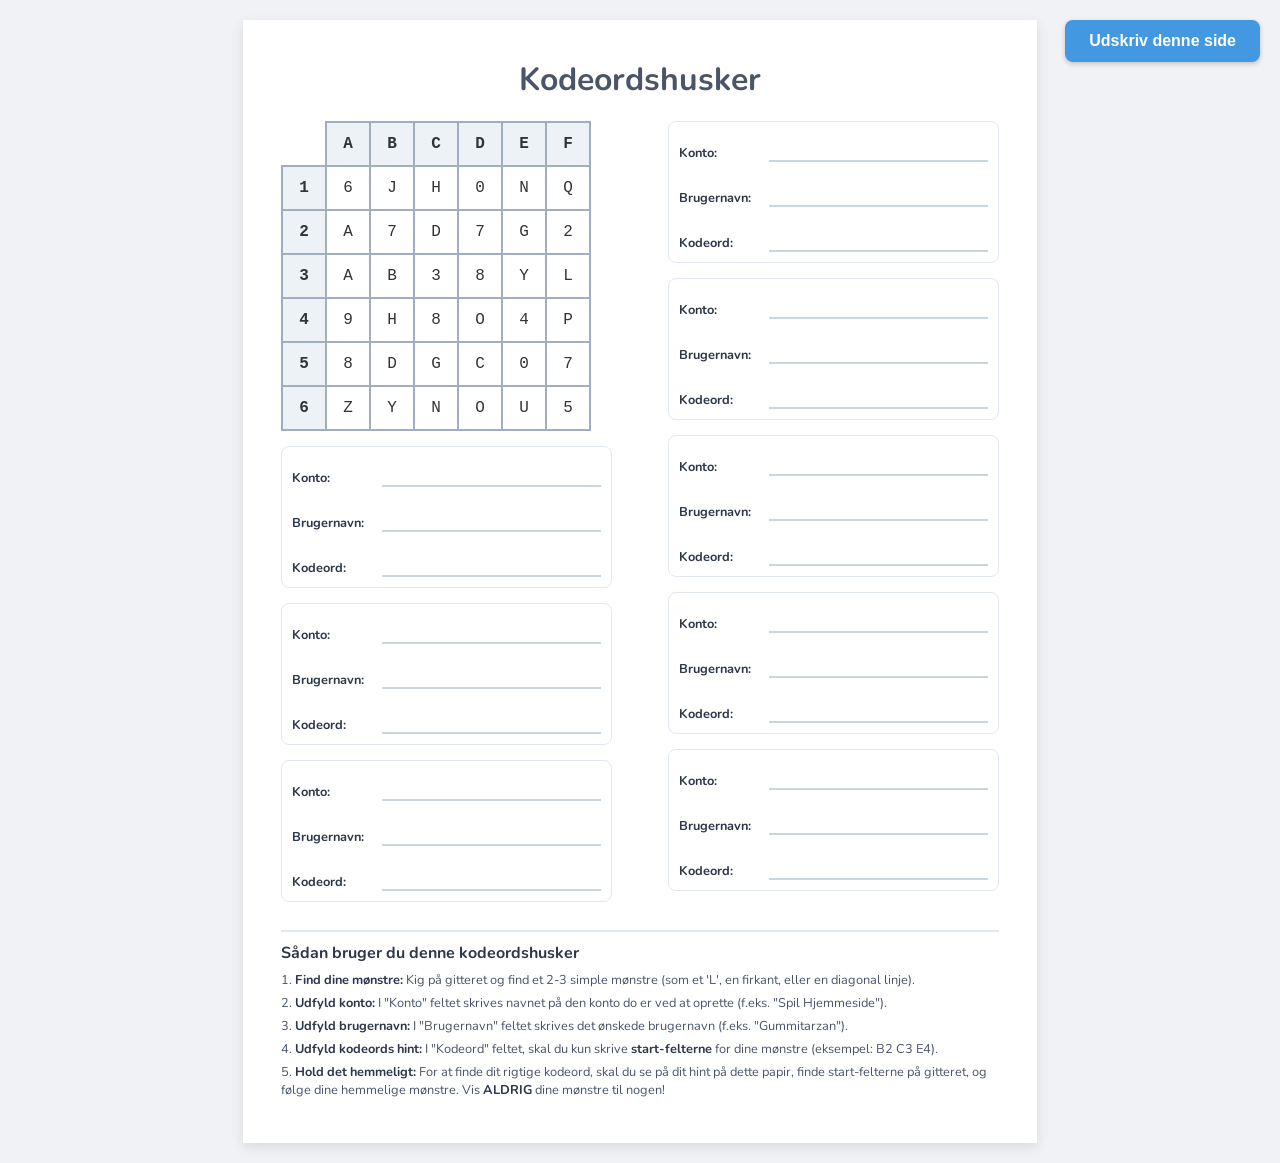
==== Kodehusker/index.html @ 5ffd12aa "adding kodehusker" ====
<!DOCTYPE html>
<html lang="da">

<head>
    <meta charset="UTF-8">
    <meta name="viewport" content="width=device-width, initial-scale=1.0">
    <title>Kodeordshusker</title>
    <link rel="preconnect" href="https://fonts.googleapis.com">
    <link rel="preconnect" href="https://fonts.gstatic.com" crossorigin>
    <link href="https://fonts.googleapis.com/css2?family=Nunito:wght@400;700&display=swap" rel="stylesheet">
    <style>
        /* Basic styles for the page and typography */
        body {
            font-family: 'Nunito', sans-serif;
            background-color: #f0f2f5;
            margin: 0;
            display: flex;
            justify-content: center;
            align-items: flex-start;
            /* Align to top */
            min-height: 100vh;
            color: #333;
            padding: 20px 0;
            /* Add some vertical padding */
        }

        /* Container to simulate an A4 paper sheet */
        .a4-page {
            background: white;
            width: 210mm;
            height: 297mm;
            padding: 10mm;
            box-shadow: 0 4px 12px rgba(0, 0, 0, 0.1);
            box-sizing: border-box;
            display: flex;
            flex-direction: column;
        }

        /* --- Main Two-Column Layout --- */
        .main-content {
            display: flex;
            gap: 15mm;
            /* Space between left and right columns */
            width: 100%;
        }

        .left-column,
        .right-column {
            flex: 1;
            /* Each column takes up 50% of the available space */
            display: flex;
            flex-direction: column;
            gap: 15px;
            /* Space between items within a column */
        }

        /* --- Matrix Styles --- */
        h1 {
            margin: 0 0 20px 0;
            font-size: 2rem;
            color: #4a5568;
            width: 100%;
            text-align: center;
        }

        .password-matrix {
            border-collapse: collapse;
            font-size: 1rem;
            /* Slightly smaller for better fit */
            font-family: 'Courier New', Courier, monospace;
        }

        .password-matrix th,
        .password-matrix td {
            border: 2px solid #a0aec0;
            width: 40px;
            /* Adjusted size */
            height: 40px;
            /* Adjusted size */
            text-align: center;
            vertical-align: middle;
        }

        .password-matrix th {
            background-color: #edf2f7;
            font-weight: bold;
        }

        /* Empty corner cell */
        .password-matrix thead th:first-child {
            border: none;
            background-color: transparent;
        }

        /* --- Password Group Styles --- */
        .password-group {
            border: 1px solid #e2e8f0;
            border-radius: 8px;
            padding: 10px;
            display: flex;
            flex-direction: column;
            gap: 15px;
        }

        .detail-item {
            display: flex;
            align-items: flex-end;
            gap: 10px;
        }

        .detail-item label {
            font-size: 0.8rem;
            /* Adjusted font size */
            font-weight: 700;
            color: #2d3748;
            width: 80px;
            /* Aligns the fields */
            flex-shrink: 0;
        }

        .detail-item .placeholder {
            flex-grow: 1;
            border-bottom: 2px solid #cbd5e0;
            height: 28px;
        }

        /* --- User Guide Styles --- */
        .user-guide {
            margin-top: auto;
            /* Pushes guide to the bottom of the flex container */
            padding-top: 10px;
            border-top: 2px solid #e2e8f0;
            font-size: 0.8rem;
            color: #4a5568;
        }

        .user-guide h3 {
            font-size: 1rem;
            margin-top: 0;
            margin-bottom: 8px;
            color: #2d3748;
        }

        .user-guide p {
            margin: 0 0 5px 0;
            line-height: 1.4;
        }

        .user-guide strong {
            color: #2d3748;
        }

        /* --- Print Styles --- */
        @media print {
            body {
                background-color: white;
                padding: 0;
            }

            .a4-page {
                width: 100%;
                height: 100%;
                margin: 0;
                padding: 10mm;
                /* Adjust padding for printing */
                box-shadow: none;
                border: none;
            }

            .main-content {
                gap: 10mm;
            }

            .print-button {
                display: none;
            }

            .user-guide {
                font-size: 7pt;
                /* Ensure text is not too large when printing */
            }
        }

        /* A simple button for user convenience */
        .print-button {
            position: fixed;
            top: 20px;
            right: 20px;
            padding: 12px 24px;
            background-color: #4299e1;
            color: white;
            border: none;
            border-radius: 8px;
            font-size: 1rem;
            font-weight: bold;
            cursor: pointer;
            box-shadow: 0 2px 5px rgba(0, 0, 0, 0.2);
            transition: background-color 0.2s;
            z-index: 10;
        }

        .print-button:hover {
            background-color: #2b6cb0;
        }
    </style>
</head>

<body>

    <button class="print-button" onclick="printDiv('printableArea')">Udskriv denne side</button>

    <div id="printableArea" class="a4-page">
        <h1>Kodeordshusker</h1>
        <div class="main-content">
            <!-- Left Column: Matrix + 4 Password Groups -->
            <div class="left-column">
                <div class="matrix-container">
                    <table class="password-matrix" id="password-matrix">
                        <thead>
                            <tr>
                                <th></th>
                                <th>A</th>
                                <th>B</th>
                                <th>C</th>
                                <th>D</th>
                                <th>E</th>
                                <th>F</th>
                            </tr>
                        </thead>
                        <tbody>
                            <tr>
                                <th>1</th>
                                <td></td>
                                <td></td>
                                <td></td>
                                <td></td>
                                <td></td>
                                <td></td>
                            </tr>
                            <tr>
                                <th>2</th>
                                <td></td>
                                <td></td>
                                <td></td>
                                <td></td>
                                <td></td>
                                <td></td>
                            </tr>
                            <tr>
                                <th>3</th>
                                <td></td>
                                <td></td>
                                <td></td>
                                <td></td>
                                <td></td>
                                <td></td>
                            </tr>
                            <tr>
                                <th>4</th>
                                <td></td>
                                <td></td>
                                <td></td>
                                <td></td>
                                <td></td>
                                <td></td>
                            </tr>
                            <tr>
                                <th>5</th>
                                <td></td>
                                <td></td>
                                <td></td>
                                <td></td>
                                <td></td>
                                <td></td>
                            </tr>
                            <tr>
                                <th>6</th>
                                <td></td>
                                <td></td>
                                <td></td>
                                <td></td>
                                <td></td>
                                <td></td>
                            </tr>
                        </tbody>
                    </table>
                </div>

                <div class="password-group">
                    <div class="detail-item"><label>Konto:</label>
                        <div class="placeholder"></div>
                    </div>
                    <div class="detail-item"><label>Brugernavn:</label>
                        <div class="placeholder"></div>
                    </div>
                    <div class="detail-item"><label>Kodeord:</label>
                        <div class="placeholder"></div>
                    </div>
                </div>
                <div class="password-group">
                    <div class="detail-item"><label>Konto:</label>
                        <div class="placeholder"></div>
                    </div>
                    <div class="detail-item"><label>Brugernavn:</label>
                        <div class="placeholder"></div>
                    </div>
                    <div class="detail-item"><label>Kodeord:</label>
                        <div class="placeholder"></div>
                    </div>
                </div>
                <div class="password-group">
                    <div class="detail-item"><label>Konto:</label>
                        <div class="placeholder"></div>
                    </div>
                    <div class="detail-item"><label>Brugernavn:</label>
                        <div class="placeholder"></div>
                    </div>
                    <div class="detail-item"><label>Kodeord:</label>
                        <div class="placeholder"></div>
                    </div>
                </div>
            </div>

            <!-- Right Column: 6 Password Groups -->
            <div class="right-column">
                <div class="password-group">
                    <div class="detail-item"><label>Konto:</label>
                        <div class="placeholder"></div>
                    </div>
                    <div class="detail-item"><label>Brugernavn:</label>
                        <div class="placeholder"></div>
                    </div>
                    <div class="detail-item"><label>Kodeord:</label>
                        <div class="placeholder"></div>
                    </div>
                </div>
                <div class="password-group">
                    <div class="detail-item"><label>Konto:</label>
                        <div class="placeholder"></div>
                    </div>
                    <div class="detail-item"><label>Brugernavn:</label>
                        <div class="placeholder"></div>
                    </div>
                    <div class="detail-item"><label>Kodeord:</label>
                        <div class="placeholder"></div>
                    </div>
                </div>
                <div class="password-group">
                    <div class="detail-item"><label>Konto:</label>
                        <div class="placeholder"></div>
                    </div>
                    <div class="detail-item"><label>Brugernavn:</label>
                        <div class="placeholder"></div>
                    </div>
                    <div class="detail-item"><label>Kodeord:</label>
                        <div class="placeholder"></div>
                    </div>
                </div>
                <div class="password-group">
                    <div class="detail-item"><label>Konto:</label>
                        <div class="placeholder"></div>
                    </div>
                    <div class="detail-item"><label>Brugernavn:</label>
                        <div class="placeholder"></div>
                    </div>
                    <div class="detail-item"><label>Kodeord:</label>
                        <div class="placeholder"></div>
                    </div>
                </div>
                <div class="password-group">
                    <div class="detail-item"><label>Konto:</label>
                        <div class="placeholder"></div>
                    </div>
                    <div class="detail-item"><label>Brugernavn:</label>
                        <div class="placeholder"></div>
                    </div>
                    <div class="detail-item"><label>Kodeord:</label>
                        <div class="placeholder"></div>
                    </div>
                </div>
            </div>
        </div>

        <div class="user-guide">
            <h3>Sådan bruger du denne kodeordshusker</h3>
            <p>
                1. <strong>Find dine mønstre:</strong> Kig på gitteret og find et 2-3 simple mønstre (som et 'L', en
                firkant, eller en diagonal linje).
            </p>
            <p>
                2. <strong>Udfyld konto:</strong> I "Konto" feltet skrives navnet på den konto do er ved at oprette
                (f.eks. "Spil Hjemmeside").
            </p>
            <p>
                3. <strong>Udfyld brugernavn:</strong> I "Brugernavn" feltet skrives det ønskede brugernavn (f.eks.
                "Gummitarzan").
            </p>
            <p>
                4. <strong>Udfyld kodeords hint:</strong> I "Kodeord" feltet, skal du kun skrive
                <strong>start-felterne</strong> for dine mønstre (eksempel: B2 C3 E4).
            </p>
            <p>
                5. <strong>Hold det hemmeligt:</strong> For at finde dit rigtige kodeord, skal du se på dit hint på
                dette papir, finde start-felterne på gitteret, og følge dine hemmelige mønstre. Vis
                <strong>ALDRIG</strong> dine mønstre til nogen!
            </p>
        </div>
    </div>

    <script>
        document.addEventListener('DOMContentLoaded', () => {
            const characters = 'ABCDEFGHIJKLMNOPQRSTUVWXYZ0123456789';
            const matrixCells = document.querySelectorAll('#password-matrix tbody td');

            function getRandomChar() {
                const randomIndex = Math.floor(Math.random() * characters.length);
                return characters[randomIndex];
            }

            function populateMatrix() {
                matrixCells.forEach(cell => {
                    cell.textContent = getRandomChar();
                });
            }

            populateMatrix();
        });

        function printDiv(divId) {
            var printContents = document.getElementById(divId).innerHTML;
            var originalContents = document.body.innerHTML;

            document.body.innerHTML = printContents;

            window.print();

            document.body.innerHTML = originalContents;
        }
    </script>

</body>

</html>
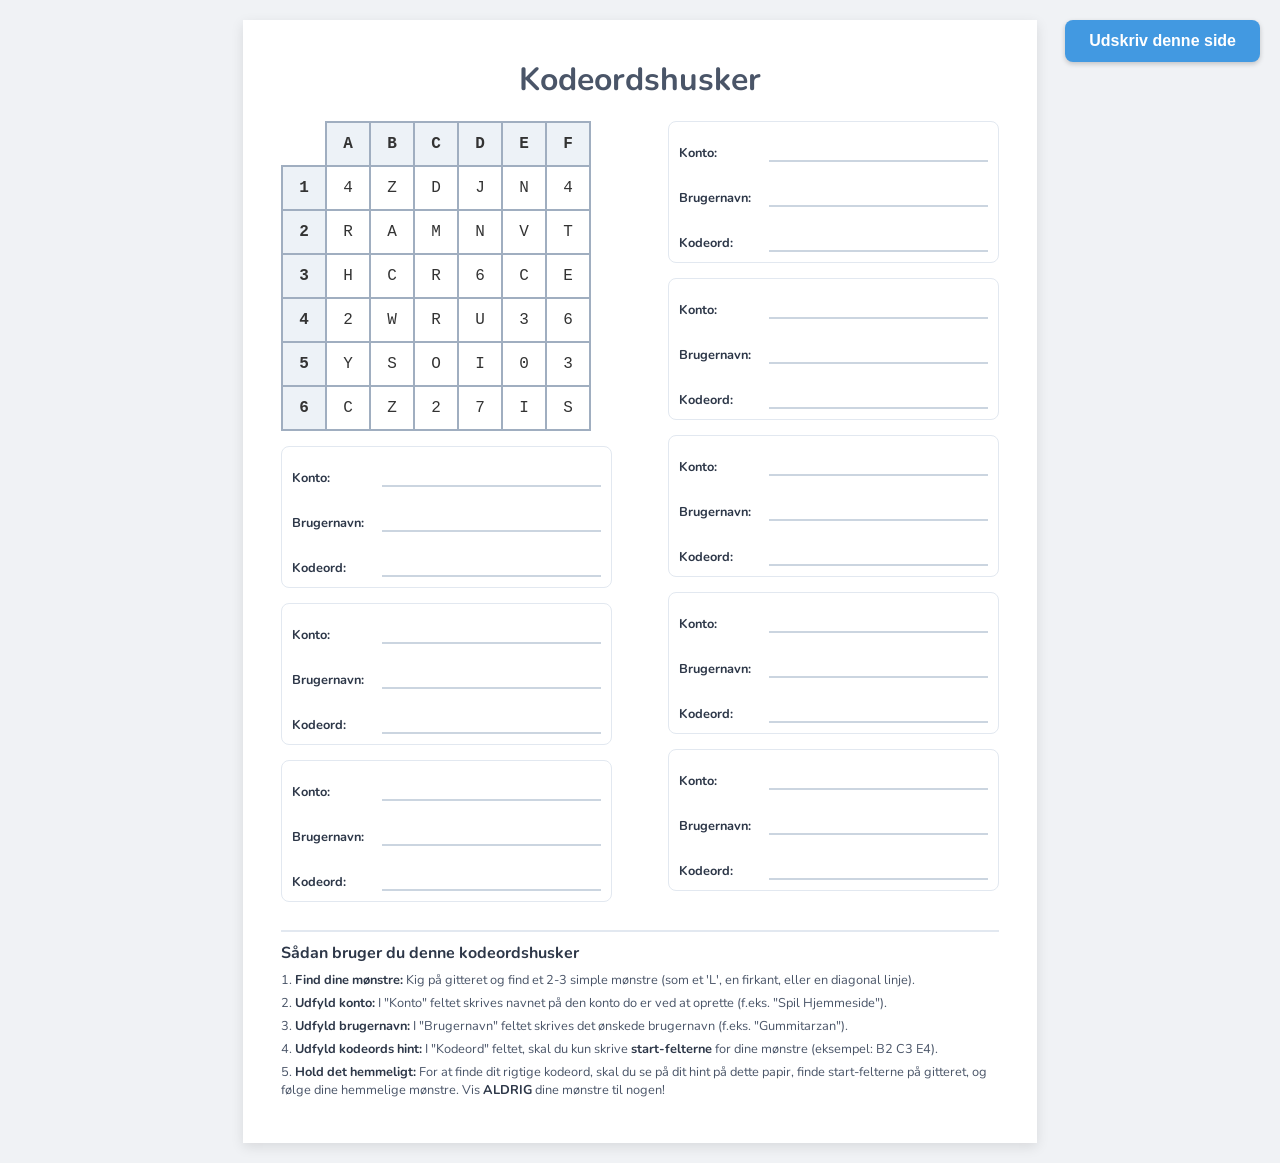
==== commit 34354153: "." ====
--- a/Kodehusker/index.html
+++ b/Kodehusker/index.html
@@ -153,8 +153,9 @@
         /* --- Print Styles --- */
         @media print {
             body {
-                background-color: white;
+                background: none;
                 padding: 0;
+                margin: 0;
             }
 
             .a4-page {
@@ -162,13 +163,13 @@
                 height: 100%;
                 margin: 0;
                 padding: 10mm;
-                /* Adjust padding for printing */
                 box-shadow: none;
                 border: none;
             }
 
             .main-content {
-                gap: 10mm;
+                gap: 15mm;
+                /* Match web style */
             }
 
             .print-button {
@@ -176,8 +177,8 @@
             }
 
             .user-guide {
-                font-size: 7pt;
-                /* Ensure text is not too large when printing */
+                font-size: 0.8rem;
+                /* Match web style */
             }
         }
 
@@ -207,9 +208,9 @@
 
 <body>
 
-    <button class="print-button" onclick="printDiv('printableArea')">Udskriv denne side</button>
-
-    <div id="printableArea" class="a4-page">
+    <button class="print-button" onclick="window.print()">Udskriv denne side</button>
+
+    <div class="a4-page">
         <h1>Kodeordshusker</h1>
         <div class="main-content">
             <!-- Left Column: Matrix + 4 Password Groups -->
@@ -425,17 +426,6 @@
 
             populateMatrix();
         });
-
-        function printDiv(divId) {
-            var printContents = document.getElementById(divId).innerHTML;
-            var originalContents = document.body.innerHTML;
-
-            document.body.innerHTML = printContents;
-
-            window.print();
-
-            document.body.innerHTML = originalContents;
-        }
     </script>
 
 </body>
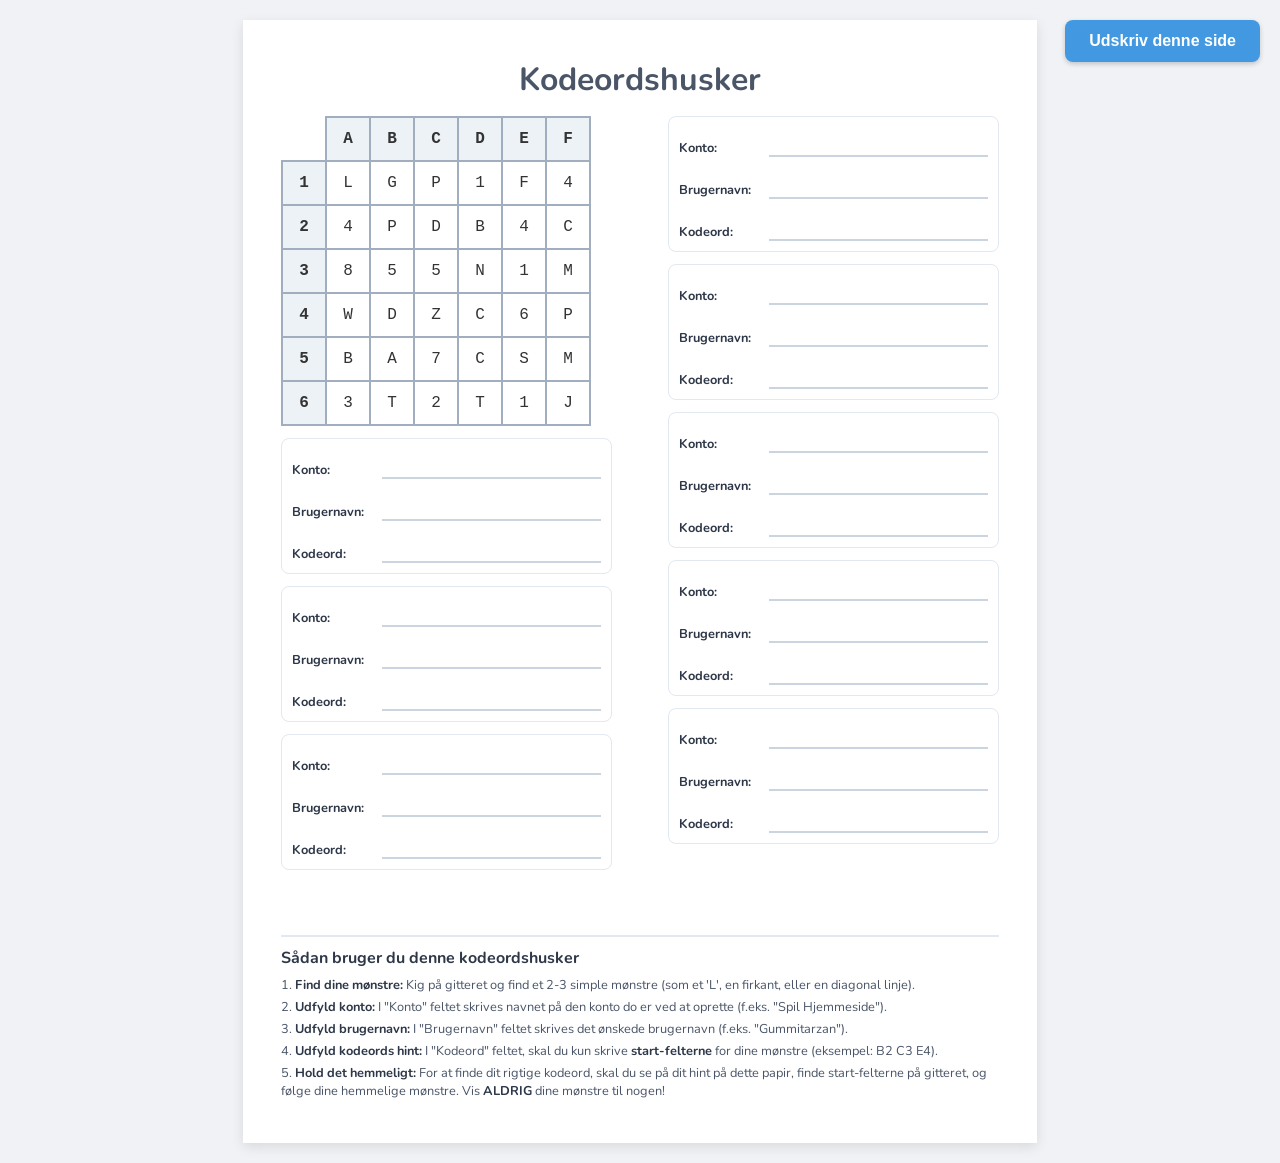
==== commit 2b90378d: "." ====
--- a/Kodehusker/index.html
+++ b/Kodehusker/index.html
@@ -50,13 +50,14 @@
             /* Each column takes up 50% of the available space */
             display: flex;
             flex-direction: column;
-            gap: 15px;
-            /* Space between items within a column */
+            gap: 12px;
+            /* Reduced gap */
         }
 
         /* --- Matrix Styles --- */
         h1 {
-            margin: 0 0 20px 0;
+            margin: 0 0 15px 0;
+            /* Reduced margin */
             font-size: 2rem;
             color: #4a5568;
             width: 100%;
@@ -99,7 +100,8 @@
             padding: 10px;
             display: flex;
             flex-direction: column;
-            gap: 15px;
+            gap: 12px;
+            /* Reduced gap */
         }
 
         .detail-item {
@@ -142,7 +144,8 @@
         }
 
         .user-guide p {
-            margin: 0 0 5px 0;
+            margin: 0 0 4px 0;
+            /* Reduced margin */
             line-height: 1.4;
         }
 
@@ -160,7 +163,8 @@
 
             .a4-page {
                 width: 100%;
-                height: 100%;
+                height: auto;
+                /* Allow height to be determined by content */
                 margin: 0;
                 padding: 10mm;
                 box-shadow: none;
@@ -322,7 +326,7 @@
                 </div>
             </div>
 
-            <!-- Right Column: 6 Password Groups -->
+            <!-- Right Column: 4 Password Groups -->
             <div class="right-column">
                 <div class="password-group">
                     <div class="detail-item"><label>Konto:</label>
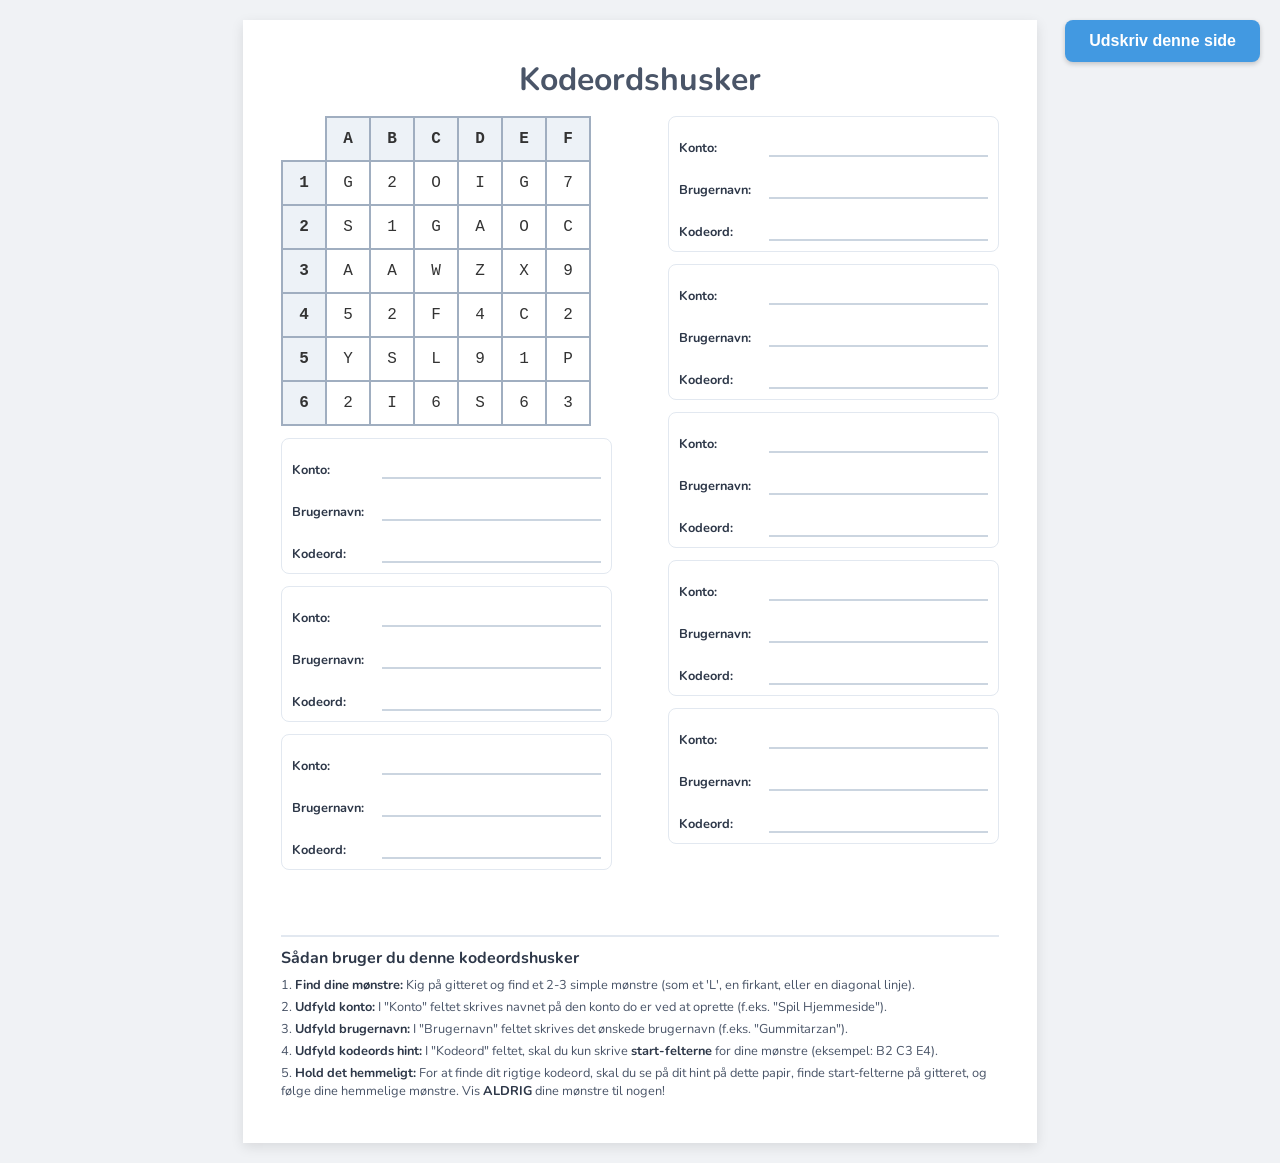
==== commit ce0bc85a: "print scale" ====
--- a/Kodehusker/index.html
+++ b/Kodehusker/index.html
@@ -169,6 +169,7 @@
                 padding: 10mm;
                 box-shadow: none;
                 border: none;
+                scale: 0.99; /* ensure content stays on page */
             }
 
             .main-content {
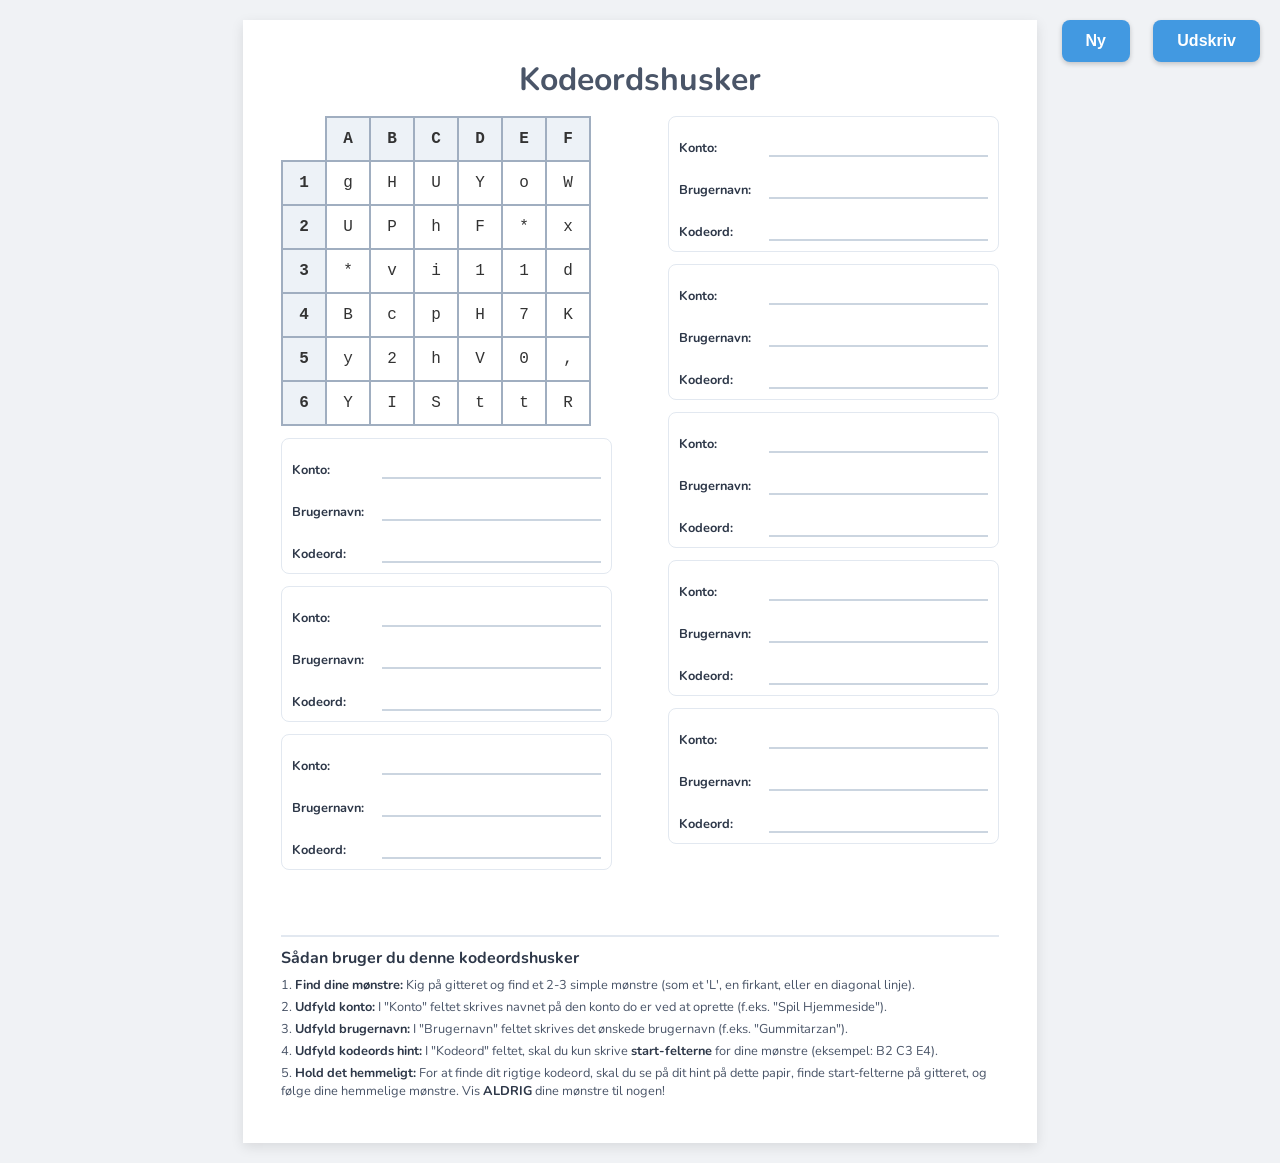
==== commit b801c9a7: "." ====
--- a/Kodehusker/index.html
+++ b/Kodehusker/index.html
@@ -205,6 +205,23 @@
             z-index: 10;
         }
 
+        .new-button {
+            position: fixed;
+            top: 20px;
+            right: 150px;
+            padding: 12px 24px;
+            background-color: #4299e1;
+            color: white;
+            border: none;
+            border-radius: 8px;
+            font-size: 1rem;
+            font-weight: bold;
+            cursor: pointer;
+            box-shadow: 0 2px 5px rgba(0, 0, 0, 0.2);
+            transition: background-color 0.2s;
+            z-index: 10;
+        }
+
         .print-button:hover {
             background-color: #2b6cb0;
         }
@@ -213,7 +230,8 @@
 
 <body>
 
-    <button class="print-button" onclick="window.print()">Udskriv denne side</button>
+    <button class="print-button" onclick="window.print()">Udskriv</button>
+    <button class="new-button" onclick="window.reload()">Ny</button>
 
     <div class="a4-page">
         <h1>Kodeordshusker</h1>
@@ -415,7 +433,7 @@
 
     <script>
         document.addEventListener('DOMContentLoaded', () => {
-            const characters = 'ABCDEFGHIJKLMNOPQRSTUVWXYZ0123456789';
+            const characters = 'AaBbCcDdEeFfGgHhIiJjKkLlMmNnOoPpQqRrSsTtUuVvWwXxYyZz0123456789!.,-*@#&';
             const matrixCells = document.querySelectorAll('#password-matrix tbody td');
 
             function getRandomChar() {
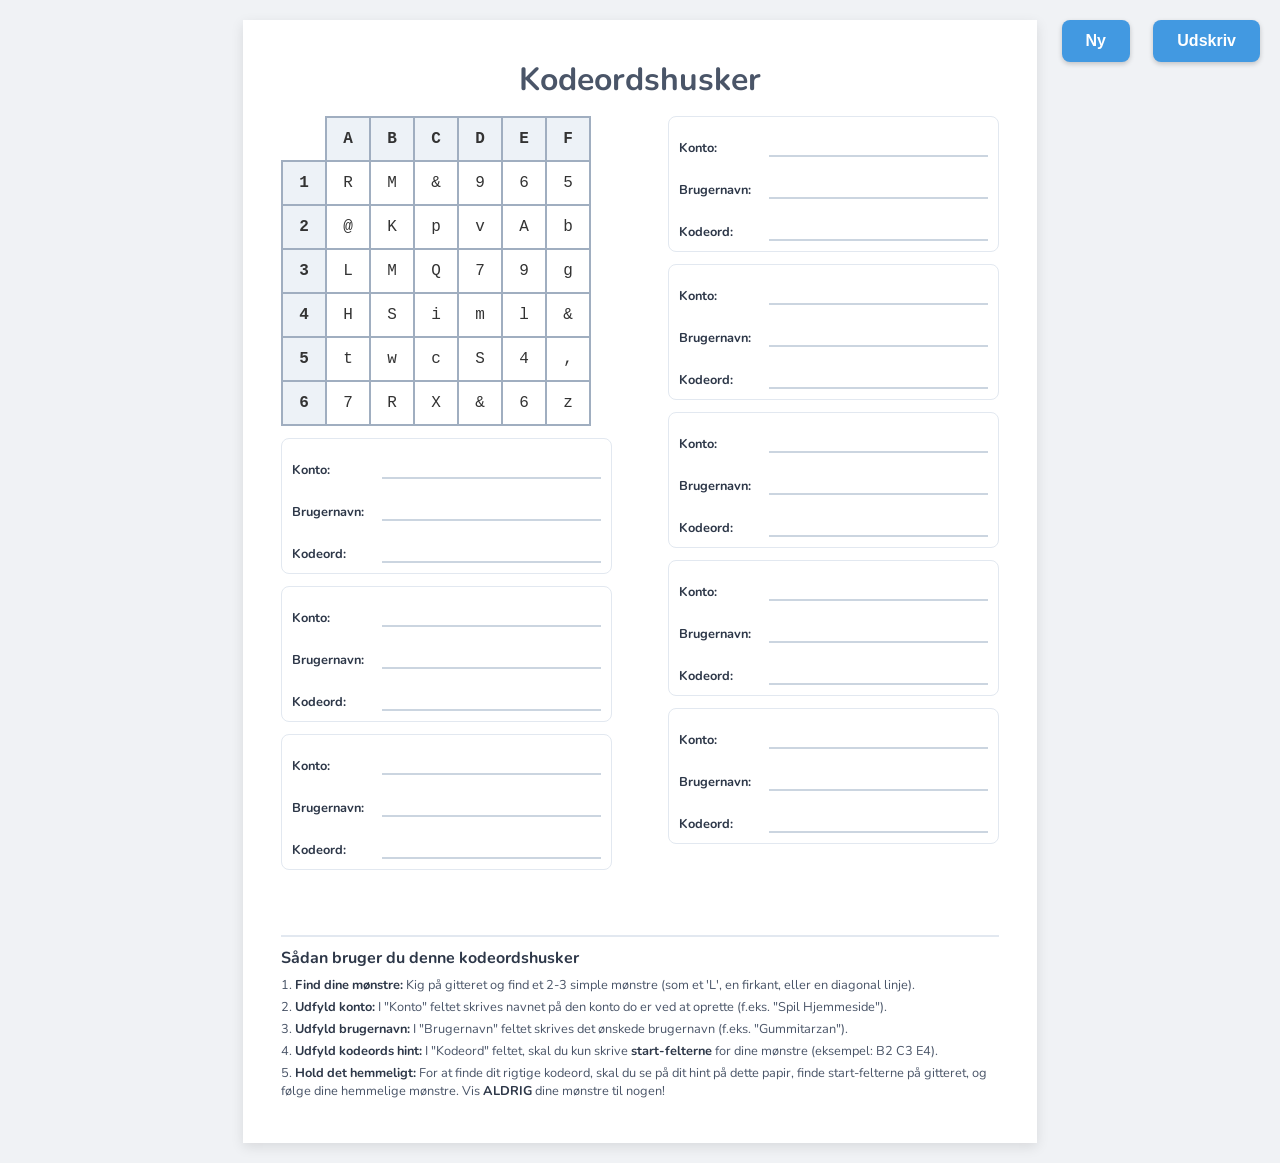
==== commit c83e704b: "." ====
--- a/Kodehusker/index.html
+++ b/Kodehusker/index.html
@@ -231,7 +231,7 @@
 <body>
 
     <button class="print-button" onclick="window.print()">Udskriv</button>
-    <button class="new-button" onclick="window.reload()">Ny</button>
+    <button class="new-button" onclick="window.location.reload()">Ny</button>
 
     <div class="a4-page">
         <h1>Kodeordshusker</h1>
